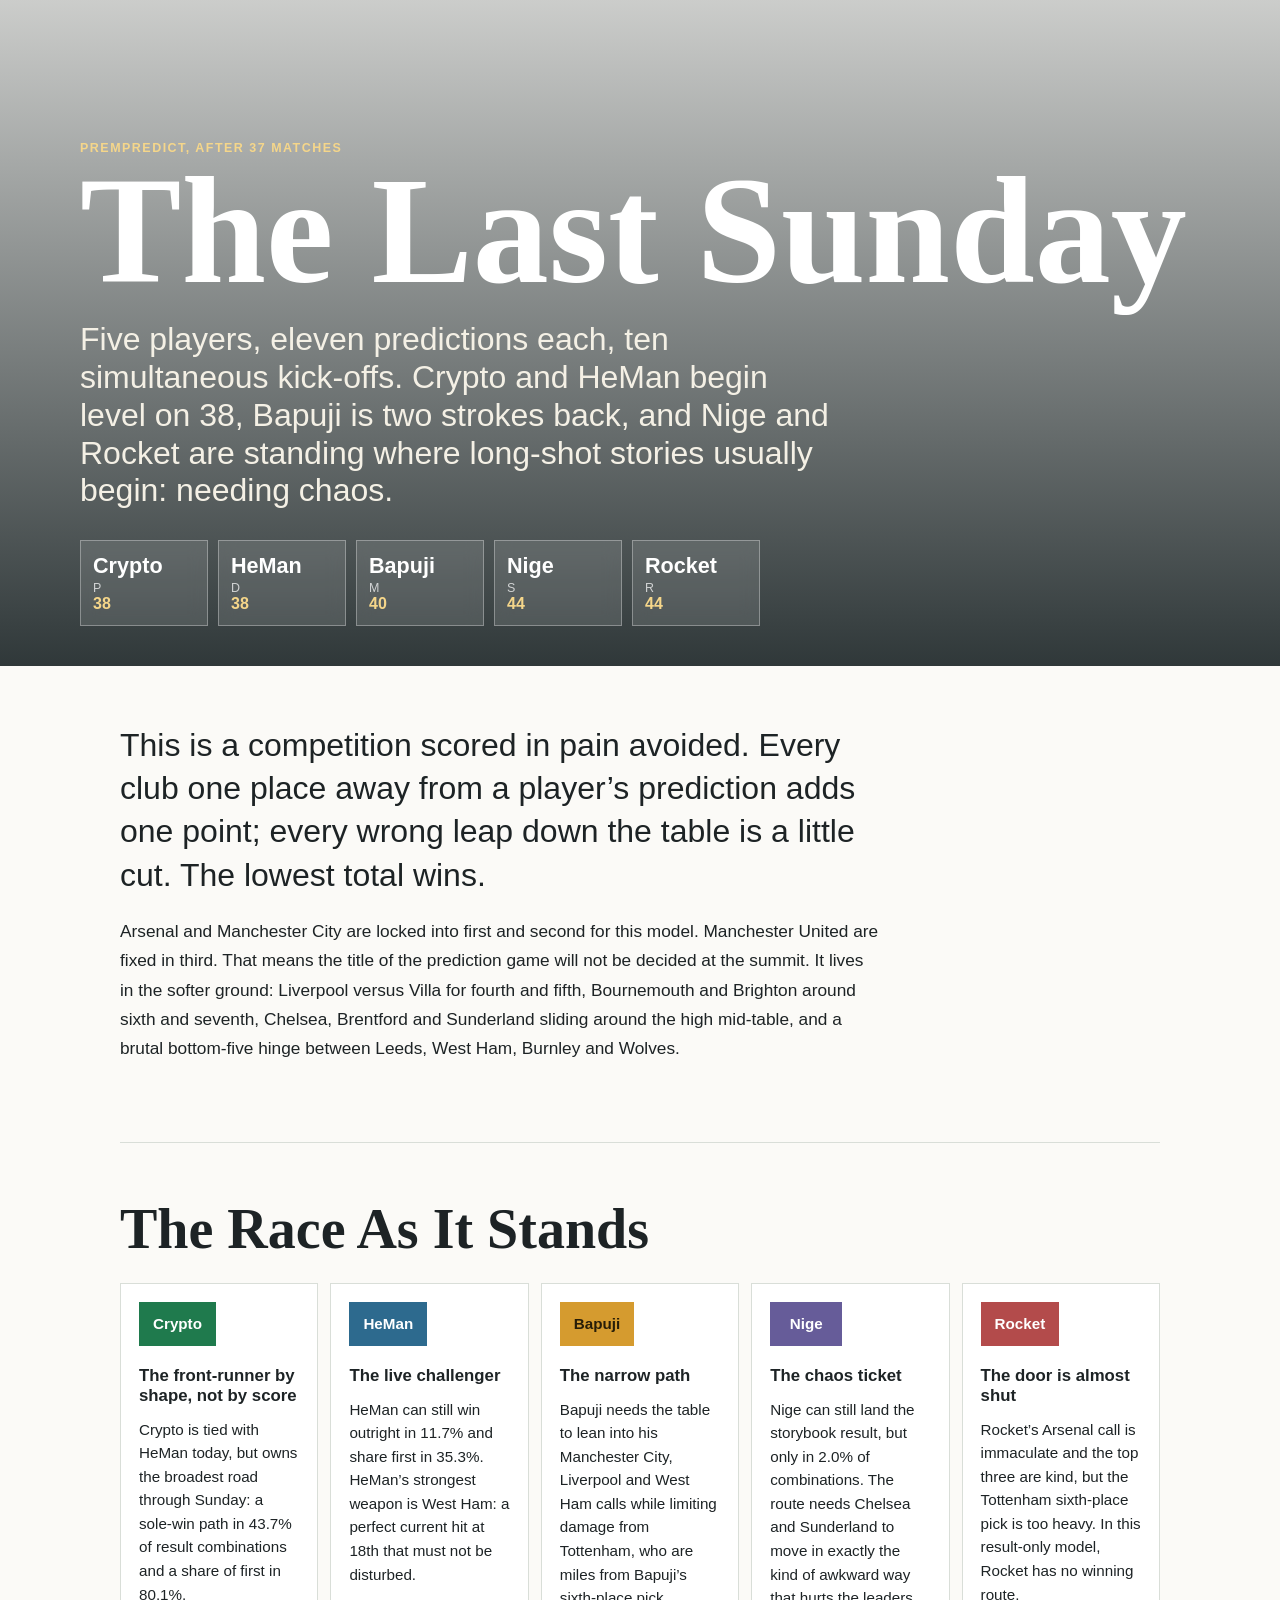
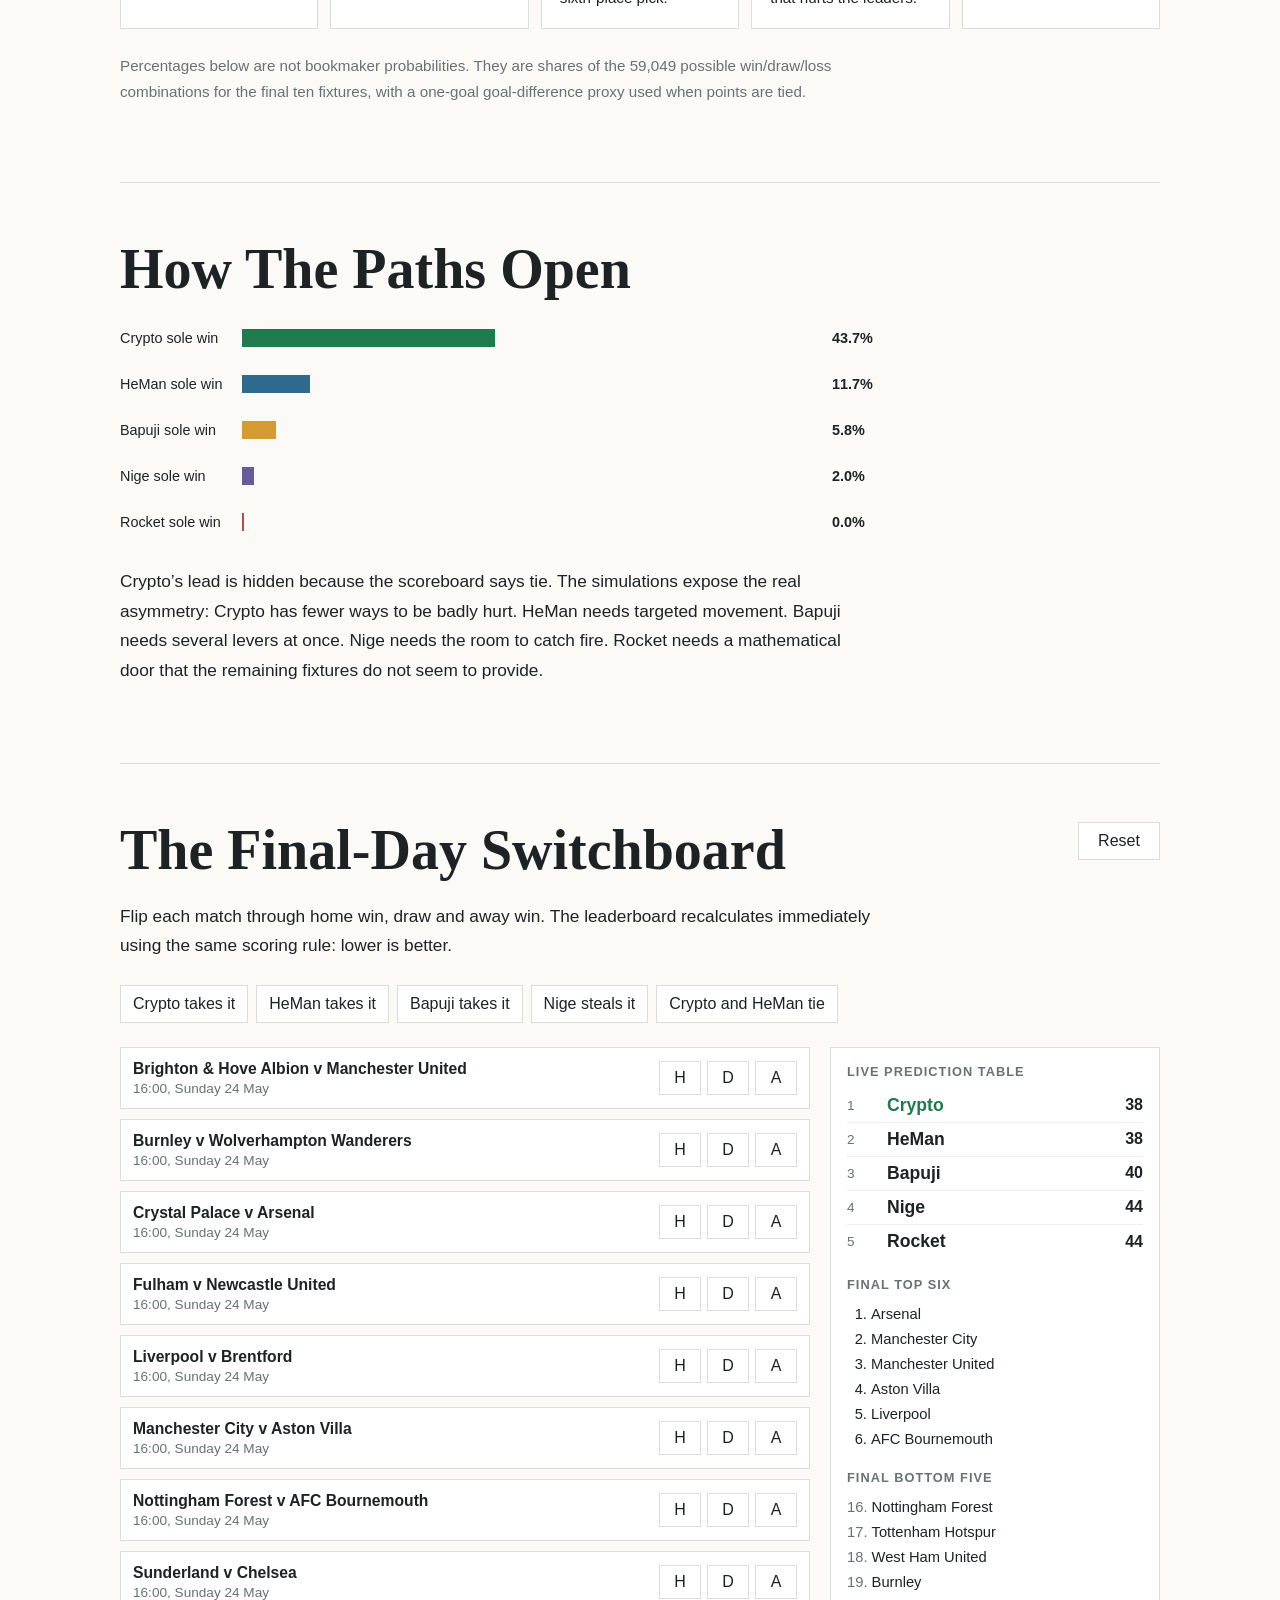
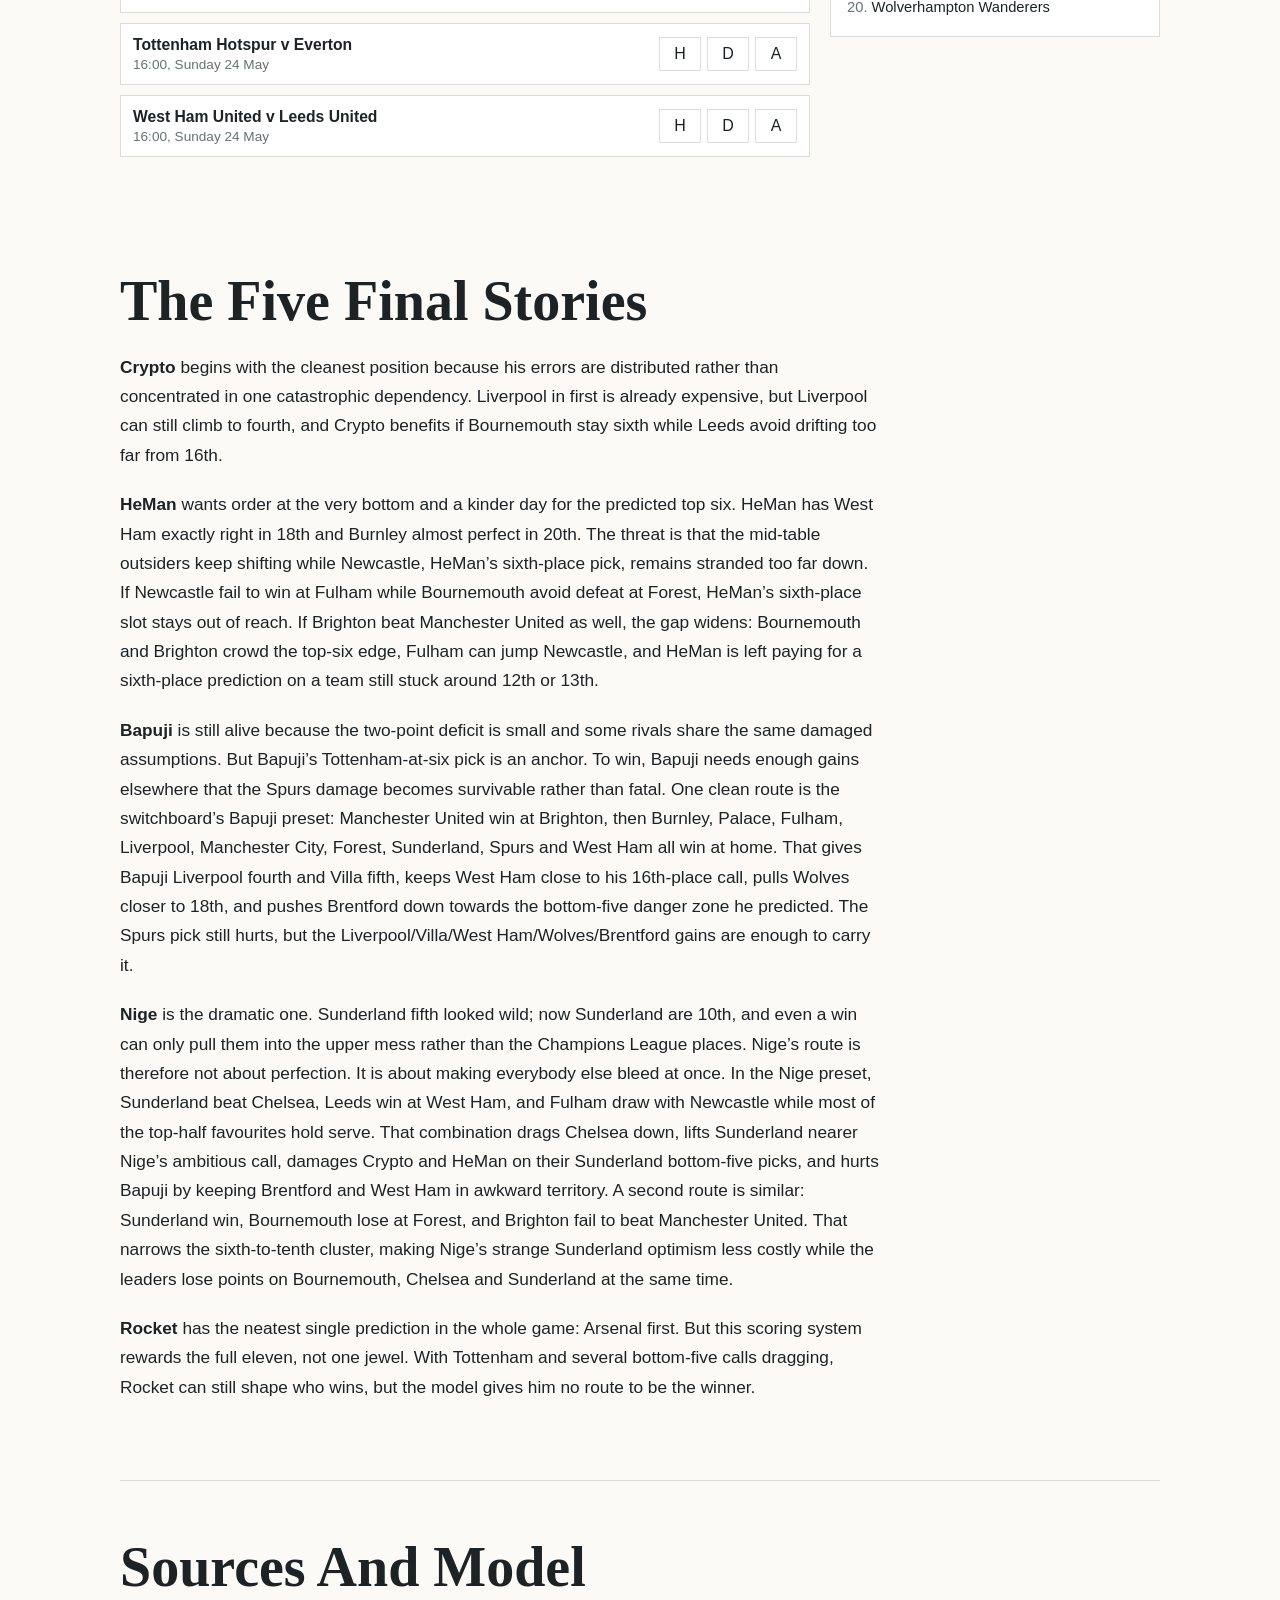
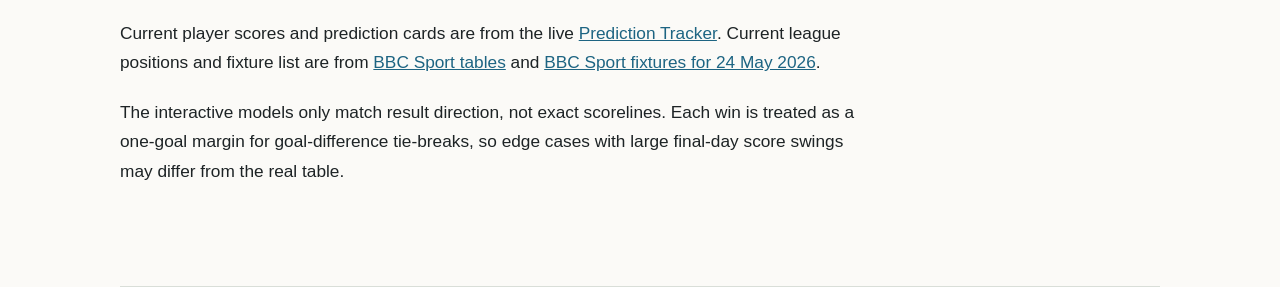
==== index.html @ 50c1cd68 "intial commit" ====
<!doctype html>
<html lang="en">
  <head>
    <meta charset="utf-8">
    <meta name="viewport" content="width=device-width, initial-scale=1">
    <title>The Last Sunday: PremPredict Final-Day Essay</title>
    <link rel="stylesheet" href="static/css/styles.css">
    <script src="static/js/final_day.js" defer></script>
  </head>
  <body>
    <header class="hero">
      <div class="hero__inner">
        <p class="kicker">PremPredict, after 37 matches</p>
        <h1>The Last Sunday</h1>
        <p class="standfirst">Five players, eleven predictions each, ten simultaneous kick-offs. Crypto and HeMan begin level on 38, Bapuji is two strokes back, and Nige and Rocket are standing where long-shot stories usually begin: needing chaos.</p>
        <div class="score-strip" aria-label="Current prediction scores">
          <div><strong>Crypto</strong><em>P</em><span>38</span></div>
          <div><strong>HeMan</strong><em>D</em><span>38</span></div>
          <div><strong>Bapuji</strong><em>M</em><span>40</span></div>
          <div><strong>Nige</strong><em>S</em><span>44</span></div>
          <div><strong>Rocket</strong><em>R</em><span>44</span></div>
        </div>
      </div>
    </header>

    <main>
      <article class="essay">
        <section class="section">
          <p class="lede">This is a competition scored in pain avoided. Every club one place away from a player’s prediction adds one point; every wrong leap down the table is a little cut. The lowest total wins.</p>
          <p>Arsenal and Manchester City are locked into first and second for this model. Manchester United are fixed in third. That means the title of the prediction game will not be decided at the summit. It lives in the softer ground: Liverpool versus Villa for fourth and fifth, Bournemouth and Brighton around sixth and seventh, Chelsea, Brentford and Sunderland sliding around the high mid-table, and a brutal bottom-five hinge between Leeds, West Ham, Burnley and Wolves.</p>
        </section>

        <section class="section">
          <h2>The Race As It Stands</h2>
          <div class="odds-grid">
            <div class="competitor competitor--lead">
              <span class="competitor__letter">Crypto</span>
              <h3>The front-runner by shape, not by score</h3>
              <p>Crypto is tied with HeMan today, but owns the broadest road through Sunday: a sole-win path in 43.7% of result combinations and a share of first in 80.1%.</p>
            </div>
            <div class="competitor competitor--chase">
              <span class="competitor__letter">HeMan</span>
              <h3>The live challenger</h3>
              <p>HeMan can still win outright in 11.7% and share first in 35.3%. HeMan’s strongest weapon is West Ham: a perfect current hit at 18th that must not be disturbed.</p>
            </div>
            <div class="competitor competitor--outside">
              <span class="competitor__letter">Bapuji</span>
              <h3>The narrow path</h3>
              <p>Bapuji needs the table to lean into his Manchester City, Liverpool and West Ham calls while limiting damage from Tottenham, who are miles from Bapuji’s sixth-place pick.</p>
            </div>
            <div class="competitor competitor--long">
              <span class="competitor__letter">Nige</span>
              <h3>The chaos ticket</h3>
              <p>Nige can still land the storybook result, but only in 2.0% of combinations. The route needs Chelsea and Sunderland to move in exactly the kind of awkward way that hurts the leaders.</p>
            </div>
            <div class="competitor competitor--closed">
              <span class="competitor__letter">Rocket</span>
              <h3>The door is almost shut</h3>
              <p>Rocket’s Arsenal call is immaculate and the top three are kind, but the Tottenham sixth-place pick is too heavy. In this result-only model, Rocket has no winning route.</p>
            </div>
          </div>
          <p class="note">Percentages below are not bookmaker probabilities. They are shares of the 59,049 possible win/draw/loss combinations for the final ten fixtures, with a one-goal goal-difference proxy used when points are tied.</p>
        </section>

        <section class="section">
          <h2>How The Paths Open</h2>
          <div class="path-chart" aria-label="Winning paths by player">
            <div class="path-row"><span>Crypto sole win</span><i style="--w:43.7%"></i><b>43.7%</b></div>
            <div class="path-row"><span>HeMan sole win</span><i style="--w:11.7%"></i><b>11.7%</b></div>
            <div class="path-row"><span>Bapuji sole win</span><i style="--w:5.8%"></i><b>5.8%</b></div>
            <div class="path-row"><span>Nige sole win</span><i style="--w:2.0%"></i><b>2.0%</b></div>
            <div class="path-row path-row--dead"><span>Rocket sole win</span><i style="--w:0%"></i><b>0.0%</b></div>
          </div>
          <p>Crypto’s lead is hidden because the scoreboard says tie. The simulations expose the real asymmetry: Crypto has fewer ways to be badly hurt. HeMan needs targeted movement. Bapuji needs several levers at once. Nige needs the room to catch fire. Rocket needs a mathematical door that the remaining fixtures do not seem to provide.</p>
        </section>

        <section class="section interactive-section" aria-labelledby="switchboard-title">
          <div class="interactive-head">
            <div>
              <h2 id="switchboard-title">The Final-Day Switchboard</h2>
              <p>Flip each match through home win, draw and away win. The leaderboard recalculates immediately using the same scoring rule: lower is better.</p>
            </div>
            <button class="reset-button" type="button" data-action="reset">Reset</button>
          </div>
          <div class="preset-row" aria-label="Scenario presets">
            <button type="button" data-preset="HHHHHHHDHH">Crypto takes it</button>
            <button type="button" data-preset="HHHAHDHDHH">HeMan takes it</button>
            <button type="button" data-preset="AHHHHHHHHH">Bapuji takes it</button>
            <button type="button" data-preset="HHHDHHHHHA">Nige steals it</button>
            <button type="button" data-preset="HHHDHDHDHH">Crypto and HeMan tie</button>
          </div>
          <div class="switchboard">
            <div class="fixtures" data-role="fixtures"></div>
            <aside class="live-panel" aria-live="polite">
              <h3>Live Prediction Table</h3>
              <div data-role="leaderboard"></div>
              <h3>Final Top Six</h3>
              <ol data-role="top-six" class="mini-list"></ol>
              <h3>Final Bottom Five</h3>
              <ol data-role="bottom-five" class="mini-list mini-list--bottom"></ol>
            </aside>
          </div>
        </section>

        <section class="section">
          <h2>The Five Final Stories</h2>
          <p><strong>Crypto</strong> begins with the cleanest position because his errors are distributed rather than concentrated in one catastrophic dependency. Liverpool in first is already expensive, but Liverpool can still climb to fourth, and Crypto benefits if Bournemouth stay sixth while Leeds avoid drifting too far from 16th.</p>
          <p><strong>HeMan</strong> wants order at the very bottom and a kinder day for the predicted top six. HeMan has West Ham exactly right in 18th and Burnley almost perfect in 20th. The threat is that the mid-table outsiders keep shifting while Newcastle, HeMan’s sixth-place pick, remains stranded too far down. If Newcastle fail to win at Fulham while Bournemouth avoid defeat at Forest, HeMan’s sixth-place slot stays out of reach. If Brighton beat Manchester United as well, the gap widens: Bournemouth and Brighton crowd the top-six edge, Fulham can jump Newcastle, and HeMan is left paying for a sixth-place prediction on a team still stuck around 12th or 13th.</p>
          <p><strong>Bapuji</strong> is still alive because the two-point deficit is small and some rivals share the same damaged assumptions. But Bapuji’s Tottenham-at-six pick is an anchor. To win, Bapuji needs enough gains elsewhere that the Spurs damage becomes survivable rather than fatal. One clean route is the switchboard’s Bapuji preset: Manchester United win at Brighton, then Burnley, Palace, Fulham, Liverpool, Manchester City, Forest, Sunderland, Spurs and West Ham all win at home. That gives Bapuji Liverpool fourth and Villa fifth, keeps West Ham close to his 16th-place call, pulls Wolves closer to 18th, and pushes Brentford down towards the bottom-five danger zone he predicted. The Spurs pick still hurts, but the Liverpool/Villa/West Ham/Wolves/Brentford gains are enough to carry it.</p>
          <p><strong>Nige</strong> is the dramatic one. Sunderland fifth looked wild; now Sunderland are 10th, and even a win can only pull them into the upper mess rather than the Champions League places. Nige’s route is therefore not about perfection. It is about making everybody else bleed at once. In the Nige preset, Sunderland beat Chelsea, Leeds win at West Ham, and Fulham draw with Newcastle while most of the top-half favourites hold serve. That combination drags Chelsea down, lifts Sunderland nearer Nige’s ambitious call, damages Crypto and HeMan on their Sunderland bottom-five picks, and hurts Bapuji by keeping Brentford and West Ham in awkward territory. A second route is similar: Sunderland win, Bournemouth lose at Forest, and Brighton fail to beat Manchester United. That narrows the sixth-to-tenth cluster, making Nige’s strange Sunderland optimism less costly while the leaders lose points on Bournemouth, Chelsea and Sunderland at the same time.</p>
          <p><strong>Rocket</strong> has the neatest single prediction in the whole game: Arsenal first. But this scoring system rewards the full eleven, not one jewel. With Tottenham and several bottom-five calls dragging, Rocket can still shape who wins, but the model gives him no route to be the winner.</p>
        </section>

        <section class="section sources">
          <h2>Sources And Model</h2>
          <p>Current player scores and prediction cards are from the live <a href="https://prempredict-production.up.railway.app/">Prediction Tracker</a>. Current league positions and fixture list are from <a href="https://www.bbc.co.uk/sport/football/tables#PremierLeague">BBC Sport tables</a> and <a href="https://www.bbc.co.uk/sport/football/scores-fixtures/2026-05-24">BBC Sport fixtures for 24 May 2026</a>.</p>
          <p>The interactive models only match result direction, not exact scorelines. Each win is treated as a one-goal margin for goal-difference tie-breaks, so edge cases with large final-day score swings may differ from the real table.</p>
        </section>
      </article>
    </main>
  </body>
</html>
---- static/css/styles.css ----
:root {
  color-scheme: light;
  --paper: #fbfaf7;
  --ink: #1d2325;
  --muted: #687173;
  --line: #d9ded8;
  --green: #1f7a4d;
  --gold: #d59b2f;
  --red: #b34b4b;
  --blue: #2d6a8e;
  --violet: #665c99;
  --panel: #ffffff;
  font-family: Arial, Helvetica, sans-serif;
}

* { box-sizing: border-box; }

body {
  margin: 0;
  background: var(--paper);
  color: var(--ink);
  overflow-x: hidden;
}

a { color: #1d6482; }

.hero {
  min-height: 74vh;
  display: flex;
  align-items: end;
  background:
    linear-gradient(180deg, rgba(14, 24, 26, 0.2), rgba(14, 24, 26, 0.86)),
    url("https://images.unsplash.com/photo-1522778119026-d647f0596c20?auto=format&fit=crop&w=2200&q=80") center / cover;
  color: #fff;
}

.hero__inner {
  width: min(1120px, calc(100% - 32px));
  max-width: calc(100vw - 32px);
  margin: 0 auto;
  padding: 72px 0 40px;
}

.kicker {
  margin: 0 0 14px;
  text-transform: uppercase;
  letter-spacing: .12em;
  font-size: .78rem;
  font-weight: 800;
  color: #f5d68a;
}

h1 {
  margin: 0;
  font-family: Georgia, "Times New Roman", serif;
  font-size: clamp(4rem, 13vw, 9.5rem);
  line-height: .82;
  letter-spacing: 0;
}

.standfirst {
  max-width: 760px;
  font-size: clamp(1.25rem, 3vw, 2rem);
  line-height: 1.18;
  margin: 28px 0 30px;
  color: #f4f0e5;
}

.score-strip {
  display: grid;
  grid-template-columns: repeat(5, minmax(82px, 1fr));
  gap: 10px;
  width: 100%;
  max-width: min(680px, calc(100vw - 32px));
}

.score-strip div {
  border: 1px solid rgba(255,255,255,.32);
  background: rgba(255,255,255,.12);
  backdrop-filter: blur(8px);
  padding: 12px;
}

.score-strip strong,
.score-strip em,
.score-strip span {
  display: block;
}

.score-strip strong { font-size: 1.35rem; }
.score-strip em {
  color: rgba(255,255,255,.72);
  font-size: .78rem;
  font-style: normal;
  margin-top: 2px;
}
.score-strip span { color: #f5d68a; font-weight: 800; }

.essay {
  width: min(1040px, calc(100% - 32px));
  margin: 0 auto;
}

.section {
  padding: 58px 0;
  border-bottom: 1px solid var(--line);
}

.section p {
  max-width: 760px;
  font-size: 1.08rem;
  line-height: 1.7;
  margin: 0 0 20px;
}

.section h2 {
  font-family: Georgia, "Times New Roman", serif;
  font-size: clamp(2rem, 5vw, 3.5rem);
  line-height: 1;
  margin: 0 0 24px;
  letter-spacing: 0;
}

.lede {
  font-size: clamp(1.35rem, 3vw, 2rem) !important;
  line-height: 1.35 !important;
}

.note {
  color: var(--muted);
  font-size: .95rem !important;
}

.odds-grid {
  display: grid;
  grid-template-columns: repeat(5, 1fr);
  gap: 12px;
  margin: 26px 0 24px;
}

.competitor {
  background: var(--panel);
  border: 1px solid var(--line);
  padding: 18px;
  min-height: 260px;
}

.competitor__letter {
  width: fit-content;
  min-width: 72px;
  height: 44px;
  padding: 0 14px;
  display: grid;
  place-items: center;
  color: #fff;
  background: var(--green);
  font-weight: 900;
  font-size: .95rem;
  margin-bottom: 20px;
}

.competitor--chase .competitor__letter { background: var(--blue); }
.competitor--outside .competitor__letter { background: var(--gold); color: #271d08; }
.competitor--long .competitor__letter { background: var(--violet); }
.competitor--closed .competitor__letter { background: var(--red); }

.competitor h3 {
  margin: 0 0 12px;
  font-size: 1.05rem;
}

.competitor p {
  font-size: .95rem;
  line-height: 1.55;
  margin: 0;
}

.path-chart {
  display: grid;
  gap: 12px;
  max-width: 780px;
  margin: 18px 0 28px;
}

.path-row {
  display: grid;
  grid-template-columns: 110px 1fr 68px;
  gap: 12px;
  align-items: center;
  min-height: 34px;
}

.path-row i {
  display: block;
  height: 18px;
  width: var(--w);
  min-width: 2px;
  background: var(--green);
}

.path-row:nth-child(2) i { background: var(--blue); }
.path-row:nth-child(3) i { background: var(--gold); }
.path-row:nth-child(4) i { background: var(--violet); }
.path-row--dead i { background: var(--red); }
.path-row span, .path-row b { font-size: .9rem; }

.interactive-section {
  border-bottom: 0;
}

.interactive-head {
  display: flex;
  justify-content: space-between;
  gap: 20px;
  align-items: start;
}

.interactive-head p {
  margin-bottom: 0;
}

button {
  font: inherit;
  border: 1px solid var(--line);
  background: #fff;
  color: var(--ink);
  min-height: 38px;
  padding: 8px 12px;
  cursor: pointer;
}

button:hover,
button:focus-visible {
  border-color: #1d6482;
  outline: 2px solid transparent;
}

.reset-button {
  min-width: 82px;
}

.preset-row {
  display: flex;
  flex-wrap: wrap;
  gap: 8px;
  margin: 24px 0;
}

.switchboard {
  display: grid;
  grid-template-columns: minmax(0, 1fr) 330px;
  gap: 20px;
  align-items: start;
}

.fixtures {
  display: grid;
  gap: 10px;
}

.fixture {
  background: #fff;
  border: 1px solid var(--line);
  padding: 12px;
  display: grid;
  grid-template-columns: 1fr auto;
  gap: 14px;
  align-items: center;
}

.fixture__teams {
  min-width: 0;
}

.fixture__teams strong {
  display: block;
  font-size: .98rem;
}

.fixture__teams span {
  display: block;
  color: var(--muted);
  font-size: .85rem;
  margin-top: 3px;
}

.fixture__choices {
  display: grid;
  grid-template-columns: repeat(3, 42px);
  gap: 6px;
}

.fixture__choices button {
  min-height: 34px;
  padding: 0;
}

.fixture__choices button[aria-pressed="true"] {
  background: #1d6482;
  color: #fff;
  border-color: #1d6482;
  font-weight: 800;
}

.live-panel {
  position: sticky;
  top: 14px;
  background: #fff;
  border: 1px solid var(--line);
  padding: 16px;
}

.live-panel h3 {
  margin: 18px 0 10px;
  font-size: .8rem;
  letter-spacing: .08em;
  text-transform: uppercase;
  color: var(--muted);
}

.live-panel h3:first-child { margin-top: 0; }

.leader-row {
  display: grid;
  grid-template-columns: 30px 1fr 46px;
  align-items: center;
  gap: 10px;
  min-height: 34px;
  border-bottom: 1px solid #edf0ed;
}

.leader-row:last-child { border-bottom: 0; }
.leader-row b { font-size: 1.1rem; }
.leader-row span { color: var(--muted); font-size: .85rem; }
.leader-row strong { text-align: right; font-variant-numeric: tabular-nums; }
.leader-row:first-child b { color: var(--green); }

.mini-list {
  margin: 0;
  padding-left: 24px;
  font-size: .92rem;
  line-height: 1.7;
}

.mini-list--bottom {
  counter-reset: item 15;
  list-style: none;
  padding-left: 0;
}

.mini-list--bottom li::before {
  counter-increment: item;
  content: counter(item) ". ";
  color: var(--muted);
  font-variant-numeric: tabular-nums;
}

.sources {
  padding-bottom: 80px;
}

@media (max-width: 920px) {
  .odds-grid { grid-template-columns: 1fr 1fr; }
  .switchboard { grid-template-columns: 1fr; }
  .live-panel { position: static; }
}

@media (max-width: 620px) {
  .hero { min-height: 86vh; }
  h1 { font-size: clamp(3.35rem, 18vw, 4.8rem); }
  .score-strip { grid-template-columns: repeat(3, minmax(0, 1fr)); }
  .score-strip div { padding: 9px; }
  .odds-grid { grid-template-columns: 1fr; }
  .competitor { min-height: auto; }
  .path-row { grid-template-columns: 94px 1fr 54px; }
  .fixture { grid-template-columns: 1fr; }
  .fixture__choices { grid-template-columns: repeat(3, 1fr); }
  .interactive-head { display: block; }
  .reset-button { margin-top: 16px; }
}
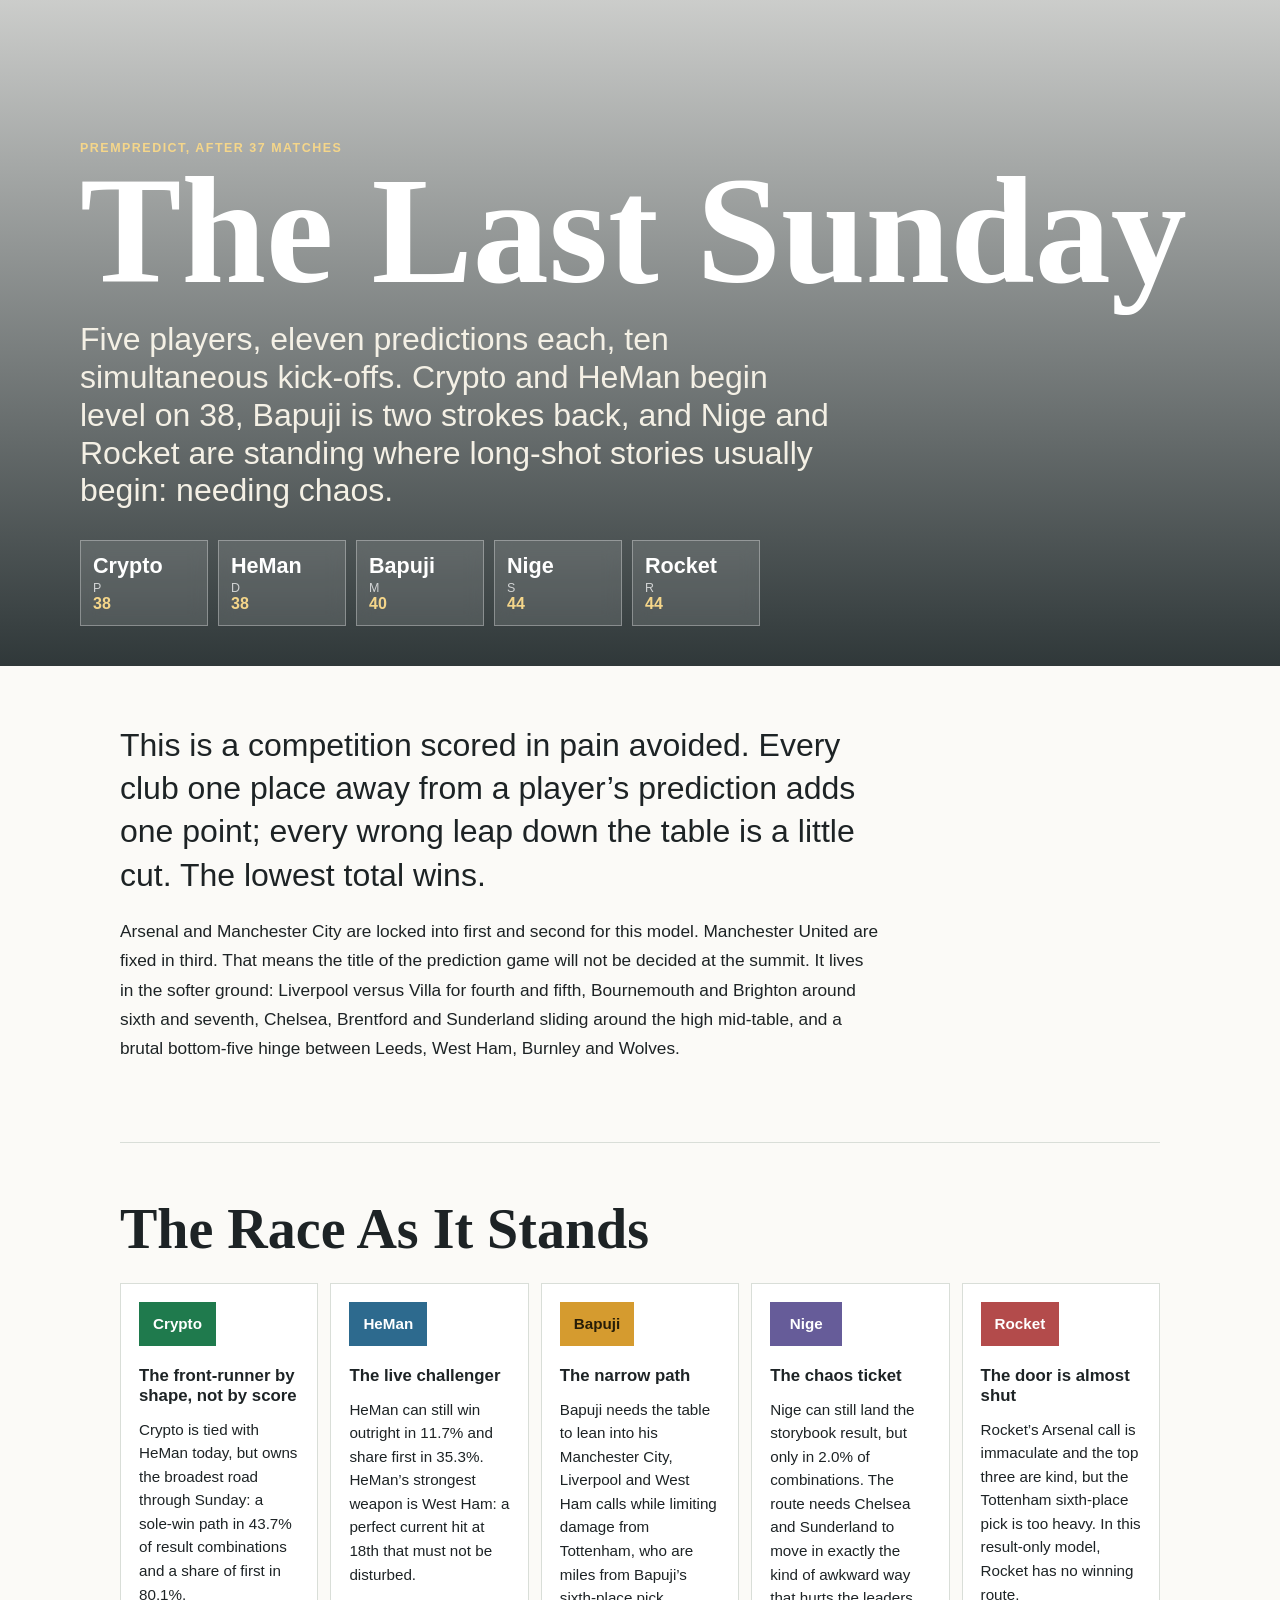
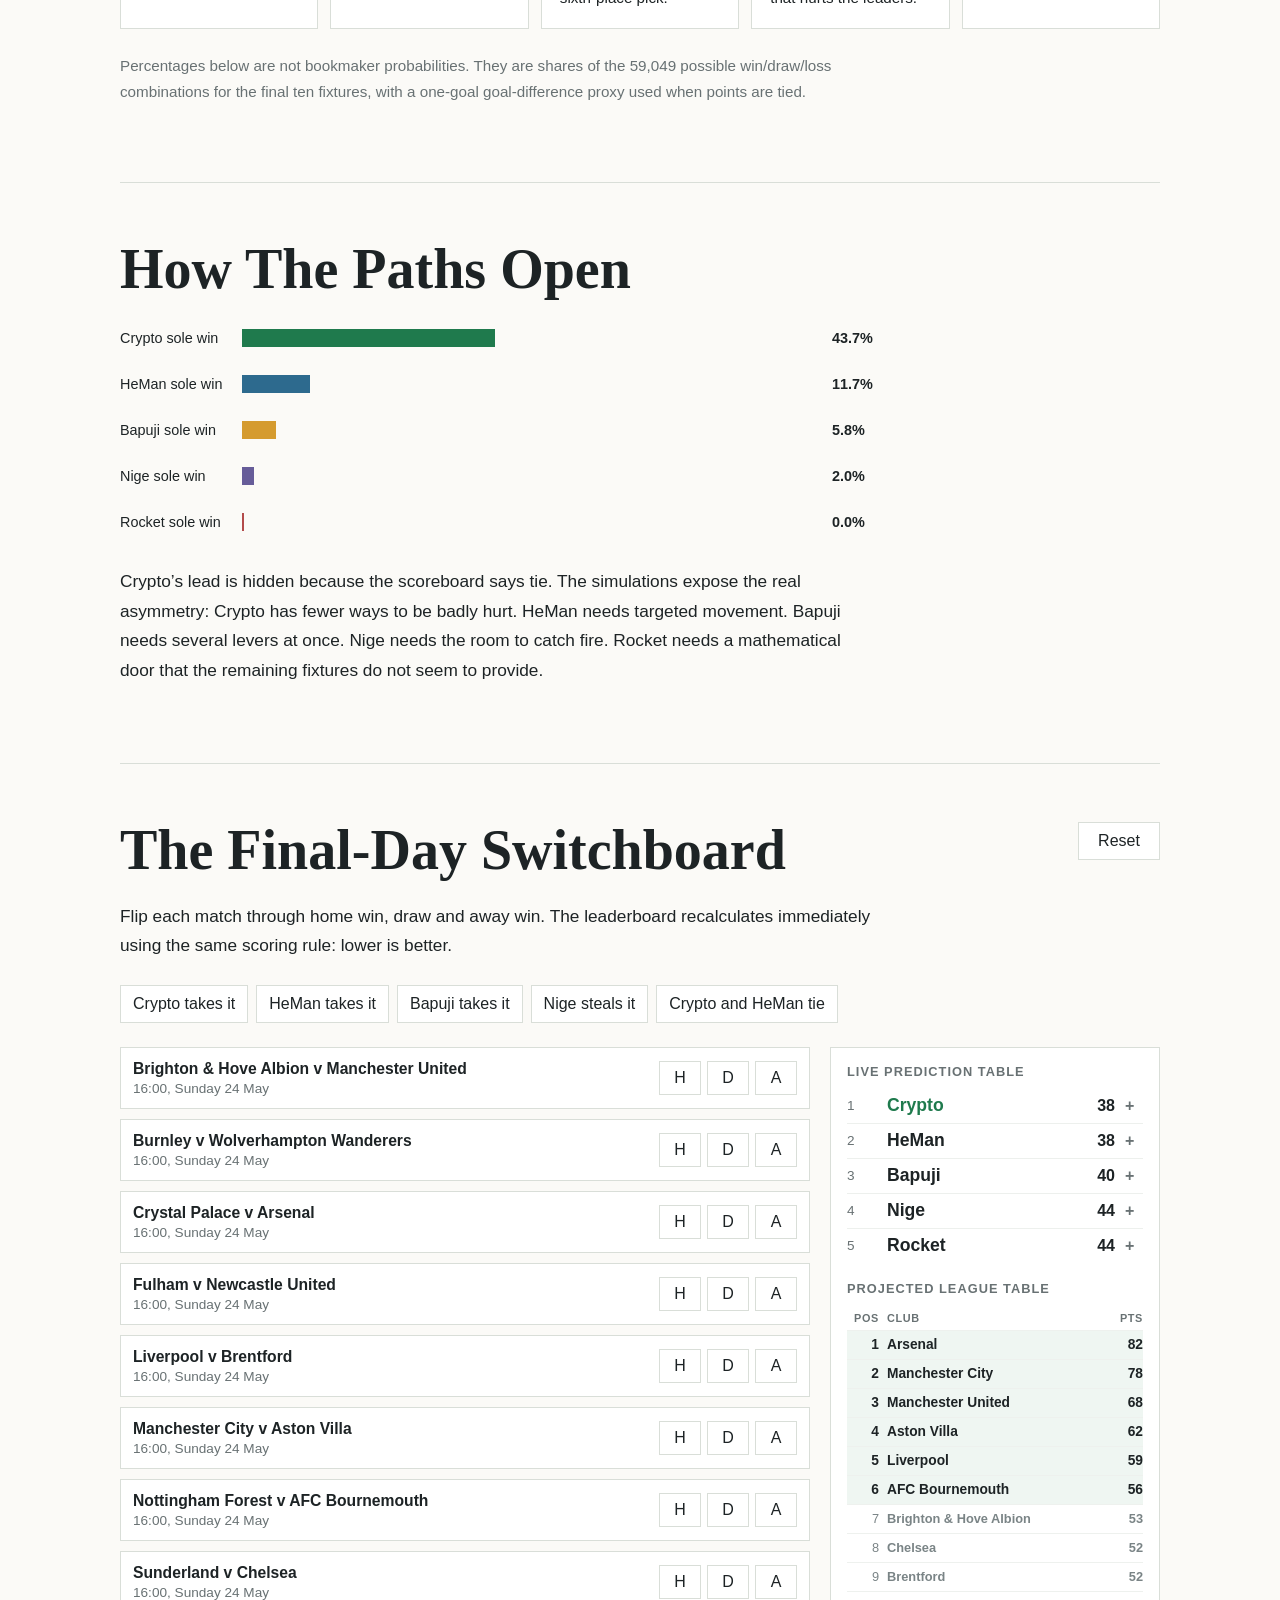
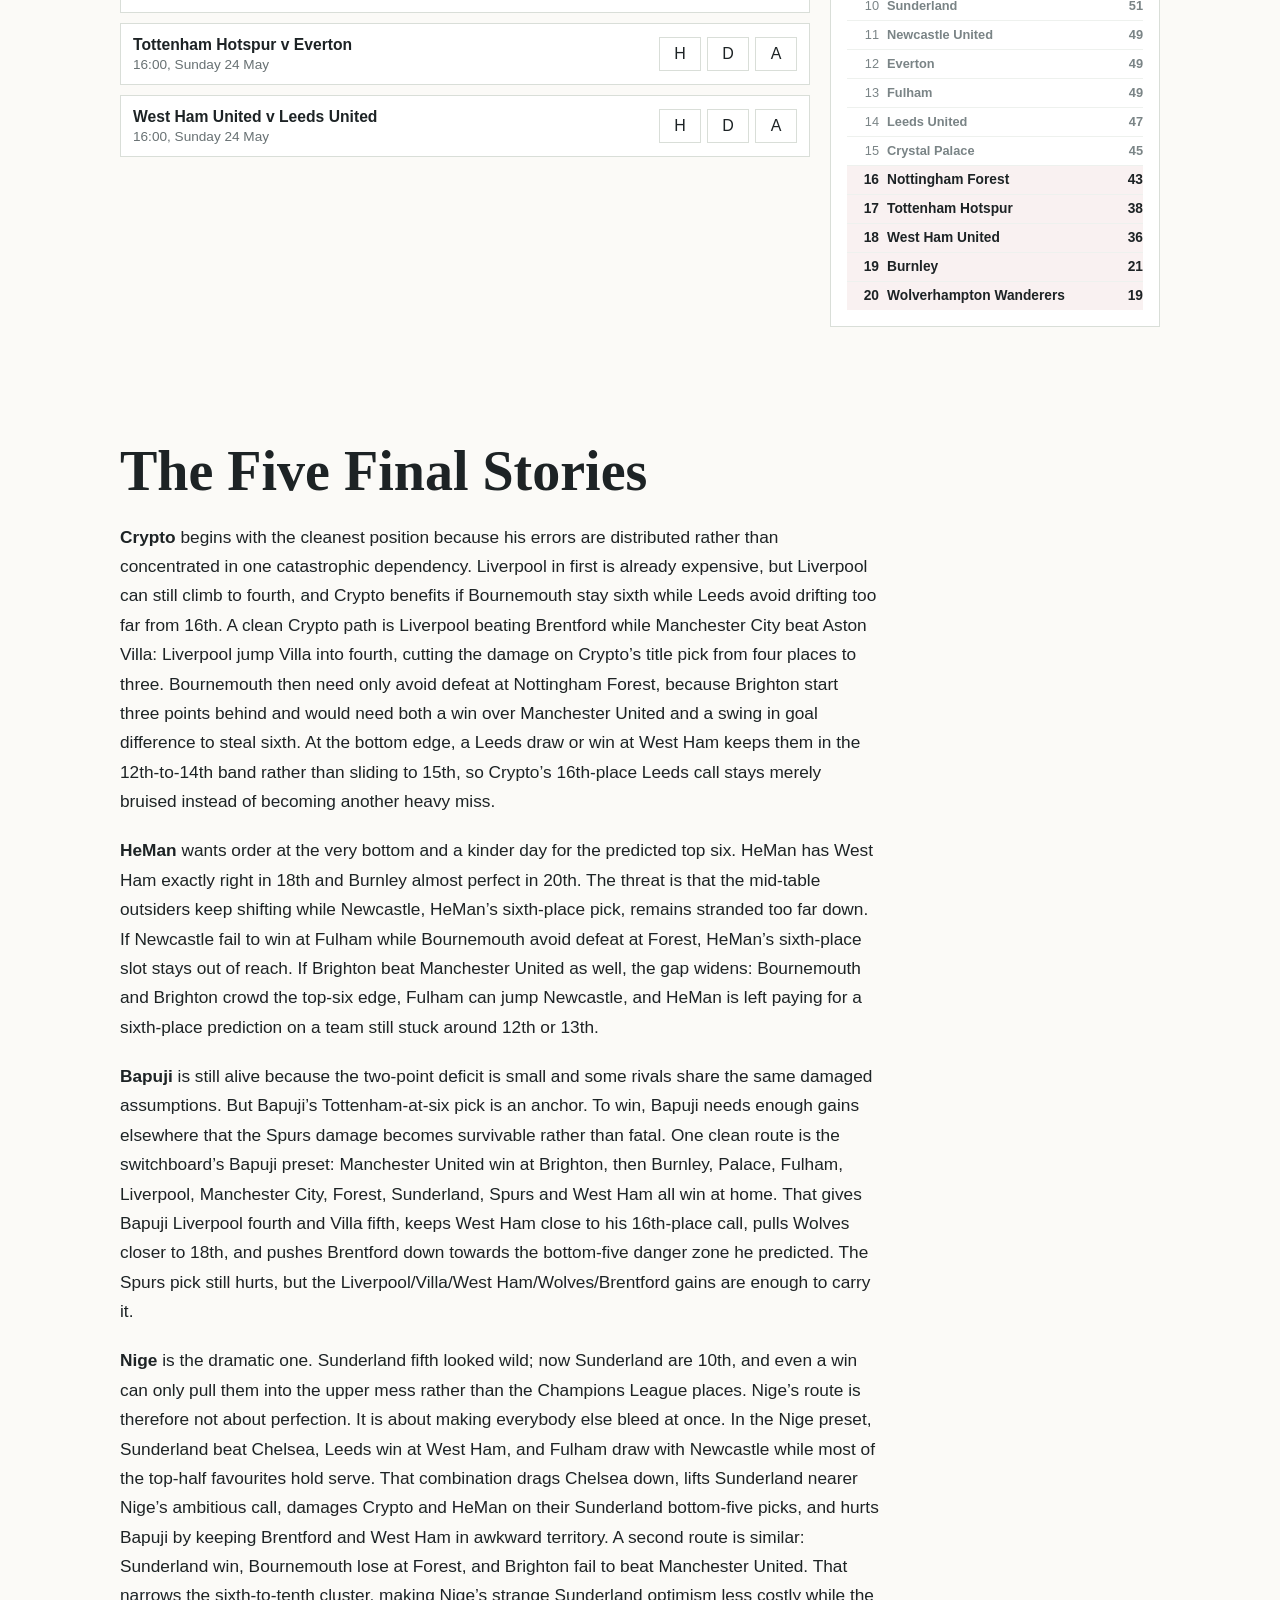
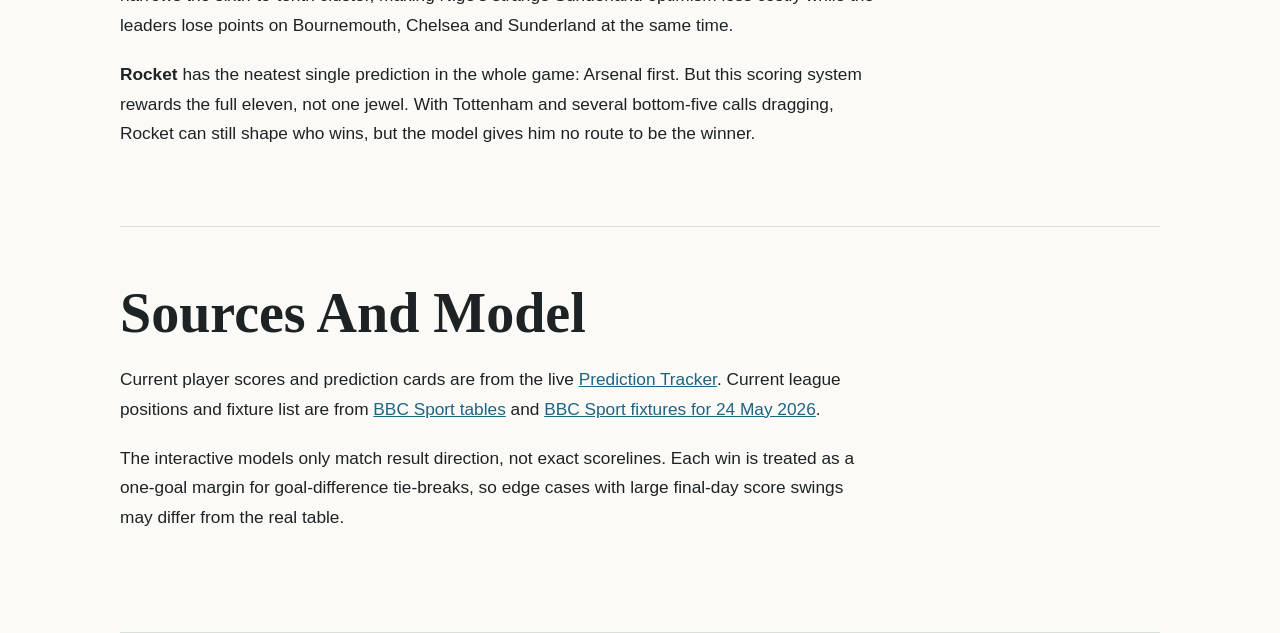
==== commit f1e899ae: "added some enhancements" ====
--- a/index.html
+++ b/index.html
@@ -94,17 +94,15 @@
             <aside class="live-panel" aria-live="polite">
               <h3>Live Prediction Table</h3>
               <div data-role="leaderboard"></div>
-              <h3>Final Top Six</h3>
-              <ol data-role="top-six" class="mini-list"></ol>
-              <h3>Final Bottom Five</h3>
-              <ol data-role="bottom-five" class="mini-list mini-list--bottom"></ol>
+              <h3>Projected League Table</h3>
+              <div data-role="projected-table" class="projected-table"></div>
             </aside>
           </div>
         </section>
 
         <section class="section">
           <h2>The Five Final Stories</h2>
-          <p><strong>Crypto</strong> begins with the cleanest position because his errors are distributed rather than concentrated in one catastrophic dependency. Liverpool in first is already expensive, but Liverpool can still climb to fourth, and Crypto benefits if Bournemouth stay sixth while Leeds avoid drifting too far from 16th.</p>
+          <p><strong>Crypto</strong> begins with the cleanest position because his errors are distributed rather than concentrated in one catastrophic dependency. Liverpool in first is already expensive, but Liverpool can still climb to fourth, and Crypto benefits if Bournemouth stay sixth while Leeds avoid drifting too far from 16th. A clean Crypto path is Liverpool beating Brentford while Manchester City beat Aston Villa: Liverpool jump Villa into fourth, cutting the damage on Crypto’s title pick from four places to three. Bournemouth then need only avoid defeat at Nottingham Forest, because Brighton start three points behind and would need both a win over Manchester United and a swing in goal difference to steal sixth. At the bottom edge, a Leeds draw or win at West Ham keeps them in the 12th-to-14th band rather than sliding to 15th, so Crypto’s 16th-place Leeds call stays merely bruised instead of becoming another heavy miss.</p>
           <p><strong>HeMan</strong> wants order at the very bottom and a kinder day for the predicted top six. HeMan has West Ham exactly right in 18th and Burnley almost perfect in 20th. The threat is that the mid-table outsiders keep shifting while Newcastle, HeMan’s sixth-place pick, remains stranded too far down. If Newcastle fail to win at Fulham while Bournemouth avoid defeat at Forest, HeMan’s sixth-place slot stays out of reach. If Brighton beat Manchester United as well, the gap widens: Bournemouth and Brighton crowd the top-six edge, Fulham can jump Newcastle, and HeMan is left paying for a sixth-place prediction on a team still stuck around 12th or 13th.</p>
           <p><strong>Bapuji</strong> is still alive because the two-point deficit is small and some rivals share the same damaged assumptions. But Bapuji’s Tottenham-at-six pick is an anchor. To win, Bapuji needs enough gains elsewhere that the Spurs damage becomes survivable rather than fatal. One clean route is the switchboard’s Bapuji preset: Manchester United win at Brighton, then Burnley, Palace, Fulham, Liverpool, Manchester City, Forest, Sunderland, Spurs and West Ham all win at home. That gives Bapuji Liverpool fourth and Villa fifth, keeps West Ham close to his 16th-place call, pulls Wolves closer to 18th, and pushes Brentford down towards the bottom-five danger zone he predicted. The Spurs pick still hurts, but the Liverpool/Villa/West Ham/Wolves/Brentford gains are enough to carry it.</p>
           <p><strong>Nige</strong> is the dramatic one. Sunderland fifth looked wild; now Sunderland are 10th, and even a win can only pull them into the upper mess rather than the Champions League places. Nige’s route is therefore not about perfection. It is about making everybody else bleed at once. In the Nige preset, Sunderland beat Chelsea, Leeds win at West Ham, and Fulham draw with Newcastle while most of the top-half favourites hold serve. That combination drags Chelsea down, lifts Sunderland nearer Nige’s ambitious call, damages Crypto and HeMan on their Sunderland bottom-five picks, and hurts Bapuji by keeping Brentford and West Ham in awkward territory. A second route is similar: Sunderland win, Bournemouth lose at Forest, and Brighton fail to beat Manchester United. That narrows the sixth-to-tenth cluster, making Nige’s strange Sunderland optimism less costly while the leaders lose points on Bournemouth, Chelsea and Sunderland at the same time.</p>
--- a/static/css/styles.css
+++ b/static/css/styles.css
@@ -320,39 +320,141 @@
 
 .live-panel h3:first-child { margin-top: 0; }
 
+.leader-detail {
+  border-bottom: 1px solid #edf0ed;
+}
+
+.leader-detail:last-child {
+  border-bottom: 0;
+}
+
+.leader-detail summary {
+  list-style: none;
+}
+
+.leader-detail summary::-webkit-details-marker {
+  display: none;
+}
+
 .leader-row {
   display: grid;
-  grid-template-columns: 30px 1fr 46px;
+  grid-template-columns: 30px 1fr 46px 18px;
   align-items: center;
   gap: 10px;
   min-height: 34px;
-  border-bottom: 1px solid #edf0ed;
-}
-
-.leader-row:last-child { border-bottom: 0; }
+  cursor: pointer;
+}
+
 .leader-row b { font-size: 1.1rem; }
 .leader-row span { color: var(--muted); font-size: .85rem; }
 .leader-row strong { text-align: right; font-variant-numeric: tabular-nums; }
-.leader-row:first-child b { color: var(--green); }
-
-.mini-list {
-  margin: 0;
-  padding-left: 24px;
-  font-size: .92rem;
-  line-height: 1.7;
-}
-
-.mini-list--bottom {
-  counter-reset: item 15;
-  list-style: none;
-  padding-left: 0;
-}
-
-.mini-list--bottom li::before {
-  counter-increment: item;
-  content: counter(item) ". ";
-  color: var(--muted);
+.leader-row i::before {
+  content: "+";
+  color: var(--muted);
+  font-style: normal;
+  font-weight: 800;
+}
+.leader-detail[open] .leader-row i::before {
+  content: "-";
+}
+.leader-detail:first-child .leader-row b { color: var(--green); }
+
+.pick-breakdown {
+  padding: 4px 0 12px 40px;
+}
+
+.pick-grid {
+  display: grid;
+  grid-template-columns: 38px minmax(0, 1fr) 48px 36px;
+  gap: 8px;
+  align-items: baseline;
+  min-height: 26px;
+  font-size: .78rem;
+  border-top: 1px solid #f1f3f0;
+}
+
+.pick-grid--head {
+  color: var(--muted);
+  font-size: .68rem;
+  font-weight: 800;
+  letter-spacing: .06em;
+  text-transform: uppercase;
+  border-top: 0;
+}
+
+.pick-grid b {
+  min-width: 0;
+  overflow: hidden;
+  text-overflow: ellipsis;
+  white-space: nowrap;
+  font-size: .8rem;
+  font-weight: 700;
+}
+
+.pick-grid span,
+.pick-grid strong {
   font-variant-numeric: tabular-nums;
+}
+
+.pick-grid span:not(:nth-child(2)),
+.pick-grid strong {
+  text-align: right;
+}
+
+.projected-table {
+  display: grid;
+  gap: 0;
+}
+
+.table-row {
+  display: grid;
+  grid-template-columns: 32px minmax(0, 1fr) 42px;
+  gap: 8px;
+  align-items: center;
+  min-height: 29px;
+  border-top: 1px solid #eef1ee;
+  font-size: .86rem;
+}
+
+.table-row--head {
+  min-height: 24px;
+  border-top: 0;
+  color: var(--muted);
+  font-size: .68rem;
+  font-weight: 800;
+  letter-spacing: .06em;
+  text-transform: uppercase;
+}
+
+.table-row span:first-child,
+.table-row strong,
+.table-row--head span:last-child {
+  text-align: right;
+  font-variant-numeric: tabular-nums;
+}
+
+.table-row b {
+  min-width: 0;
+  overflow: hidden;
+  text-overflow: ellipsis;
+  white-space: nowrap;
+}
+
+.table-row--top {
+  background: rgba(31, 122, 77, .07);
+  color: var(--ink);
+  font-weight: 800;
+}
+
+.table-row--middle {
+  color: #7a8486;
+  font-size: .8rem;
+}
+
+.table-row--bottom {
+  background: rgba(179, 75, 75, .08);
+  color: var(--ink);
+  font-weight: 800;
 }
 
 .sources {
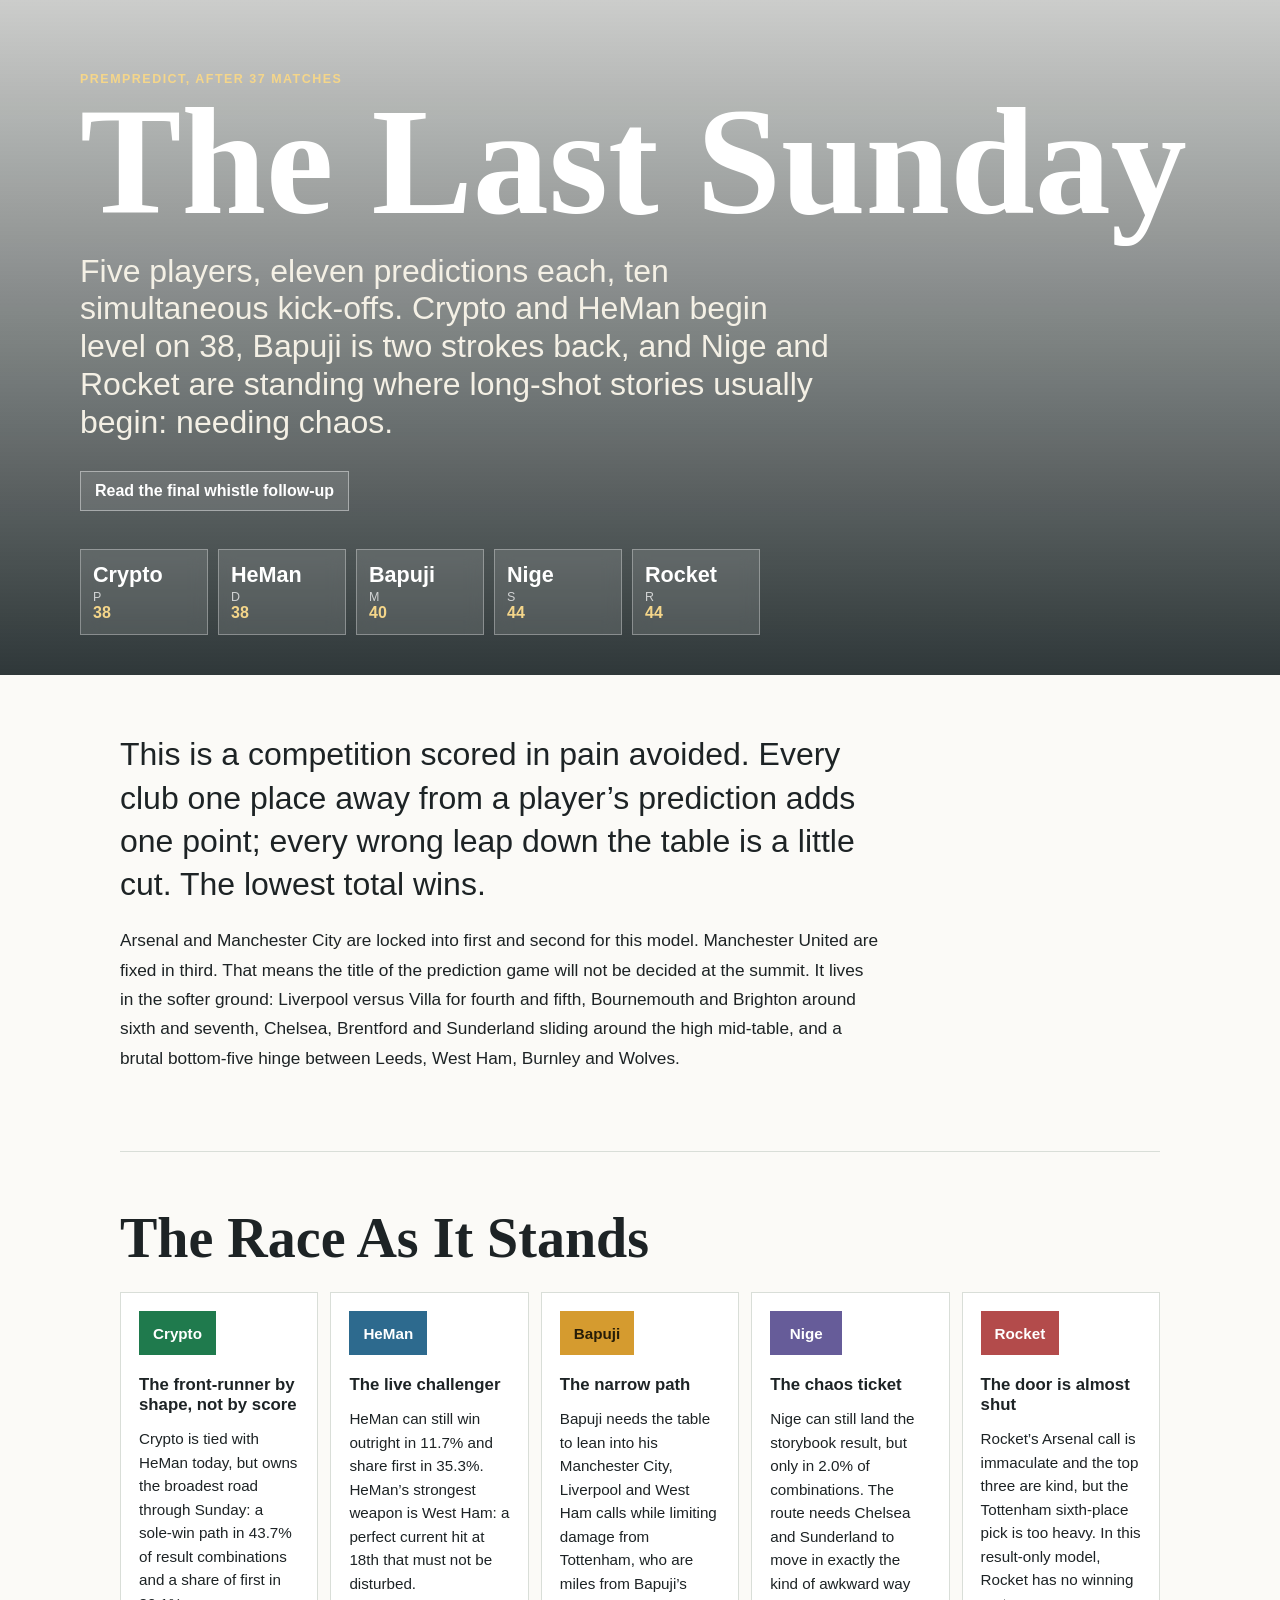
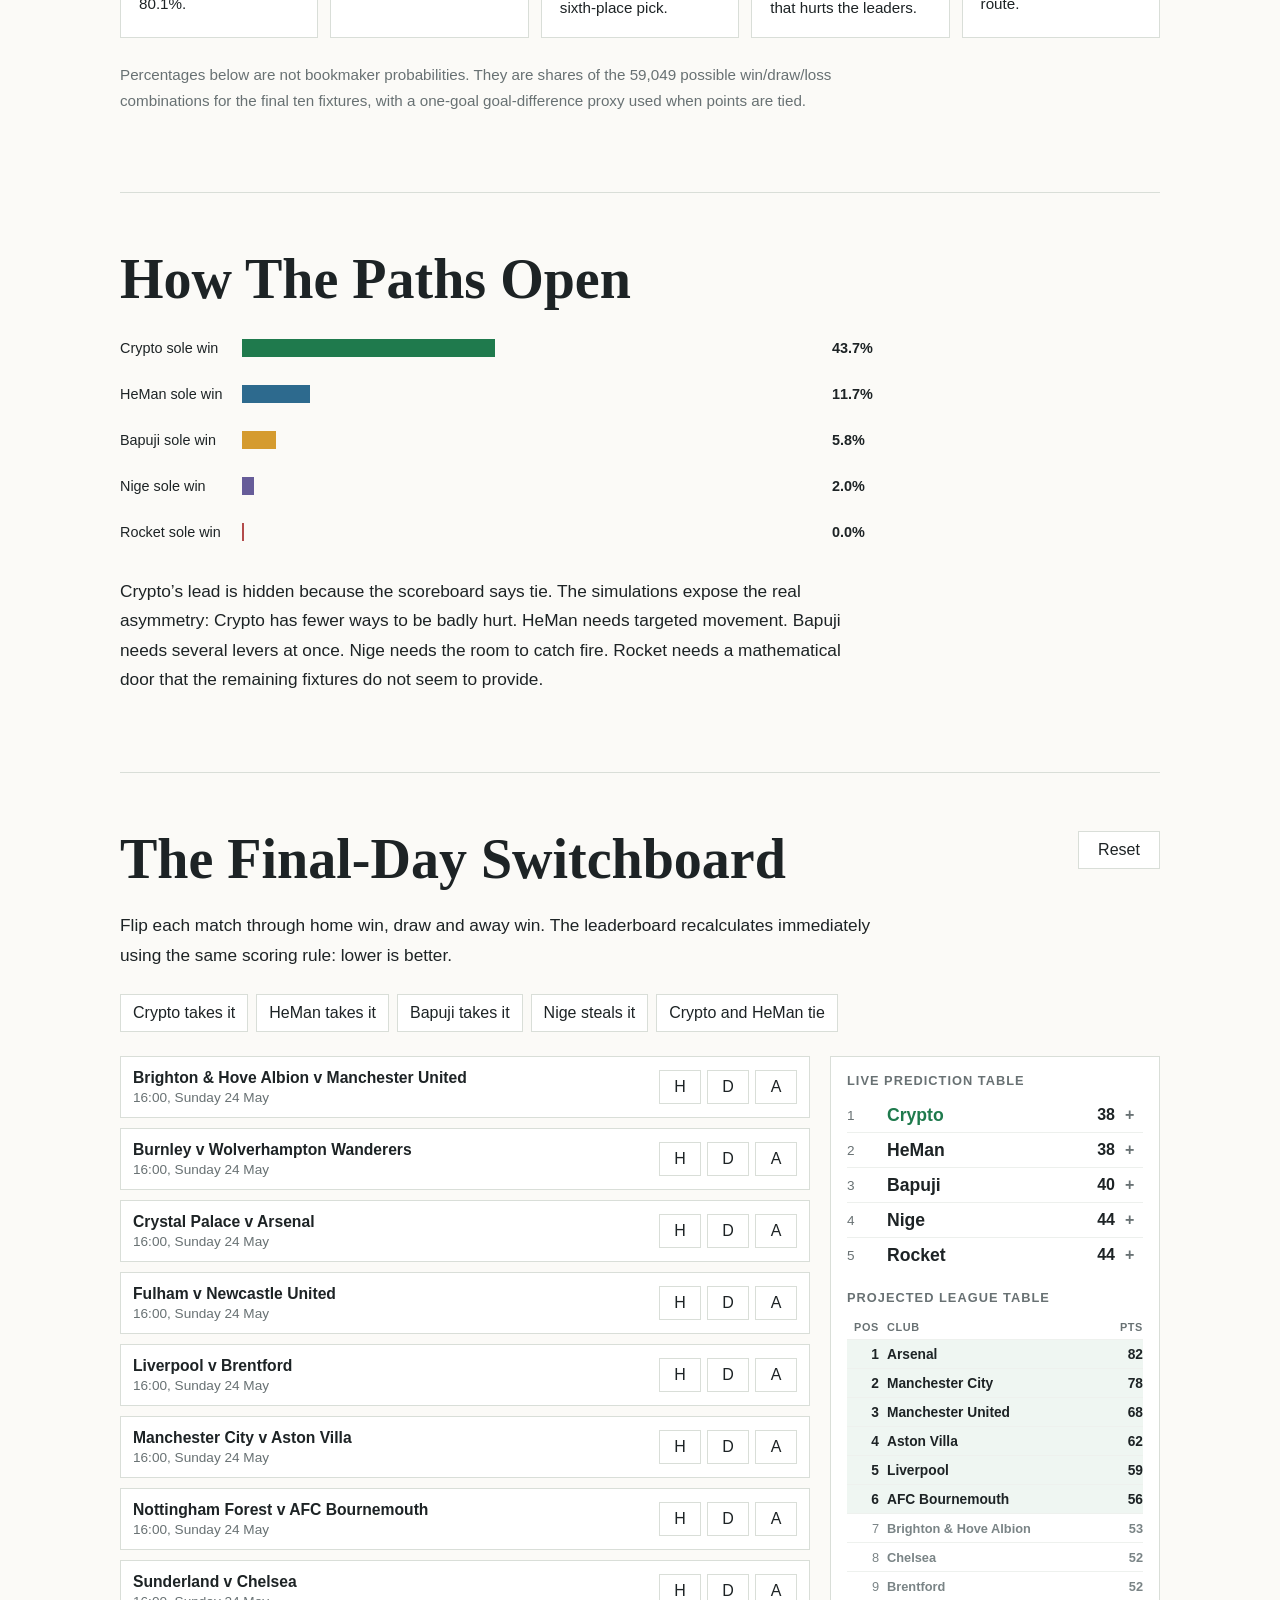
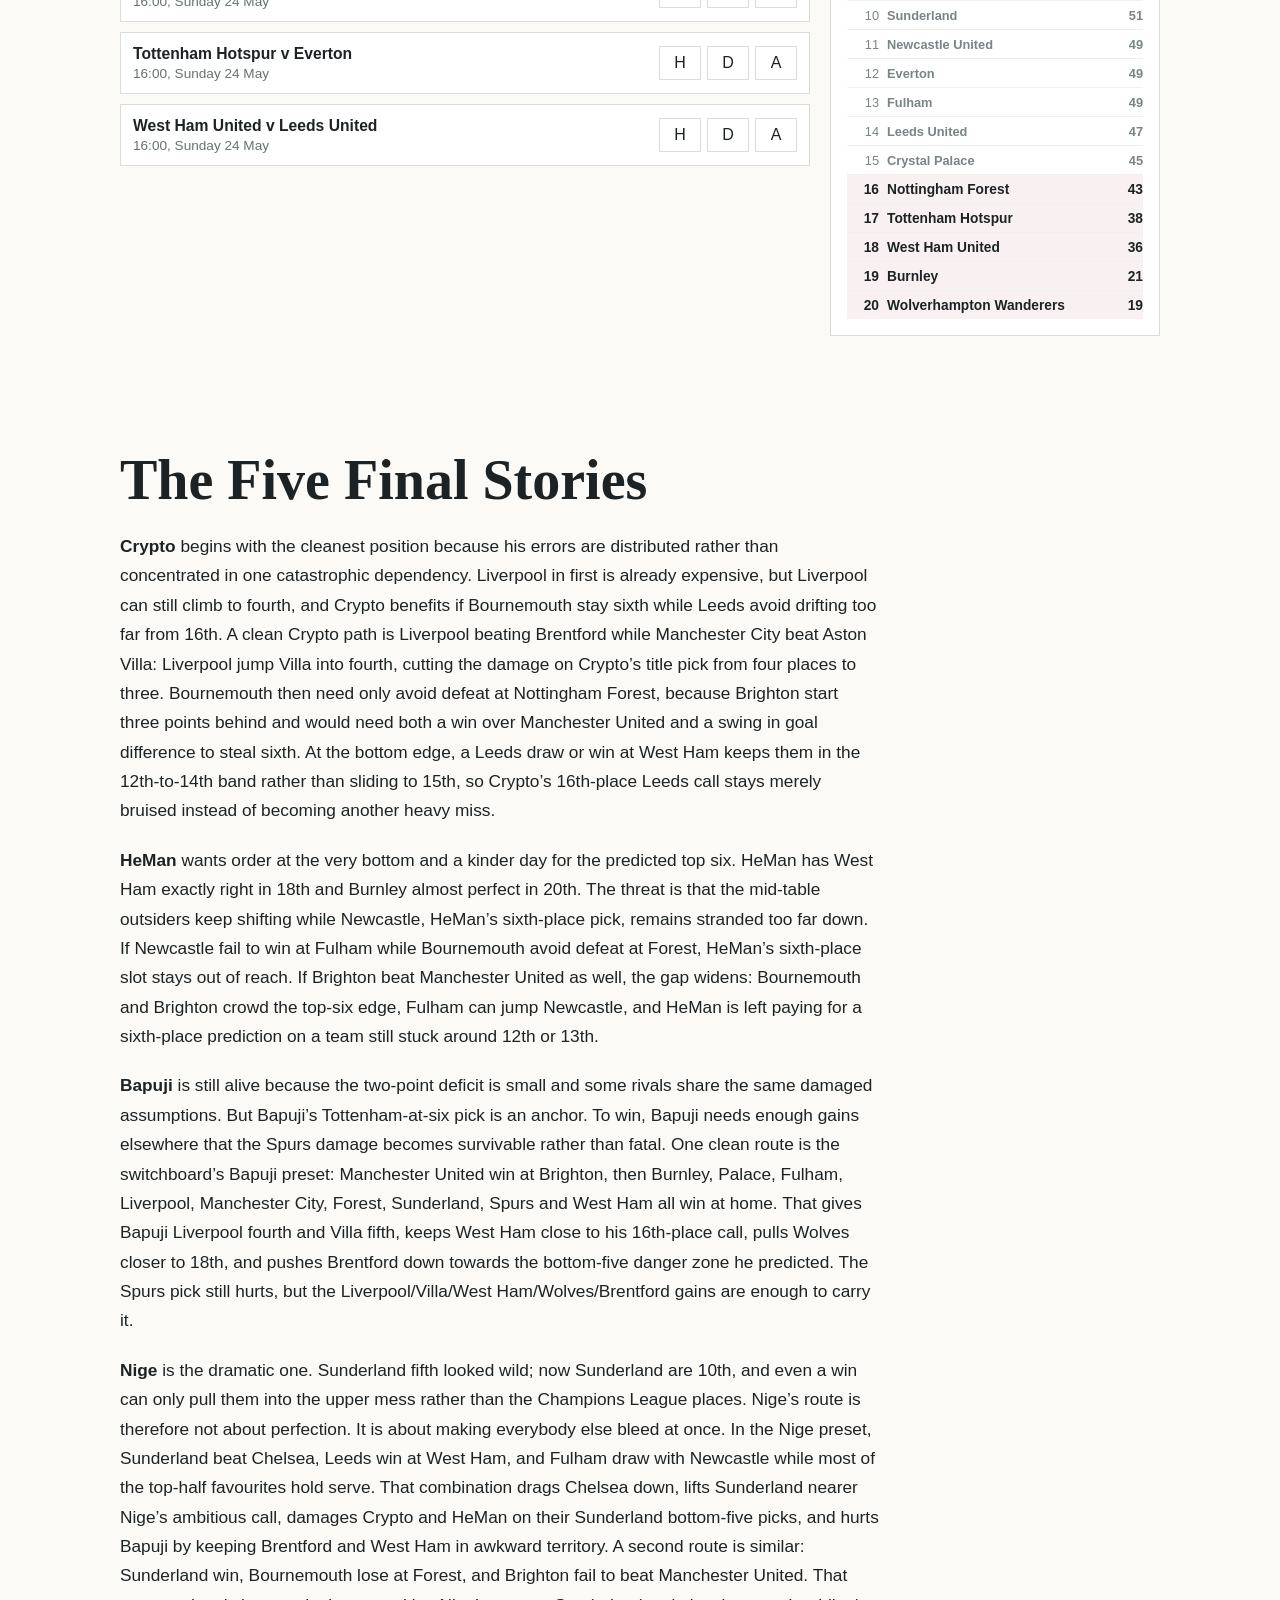
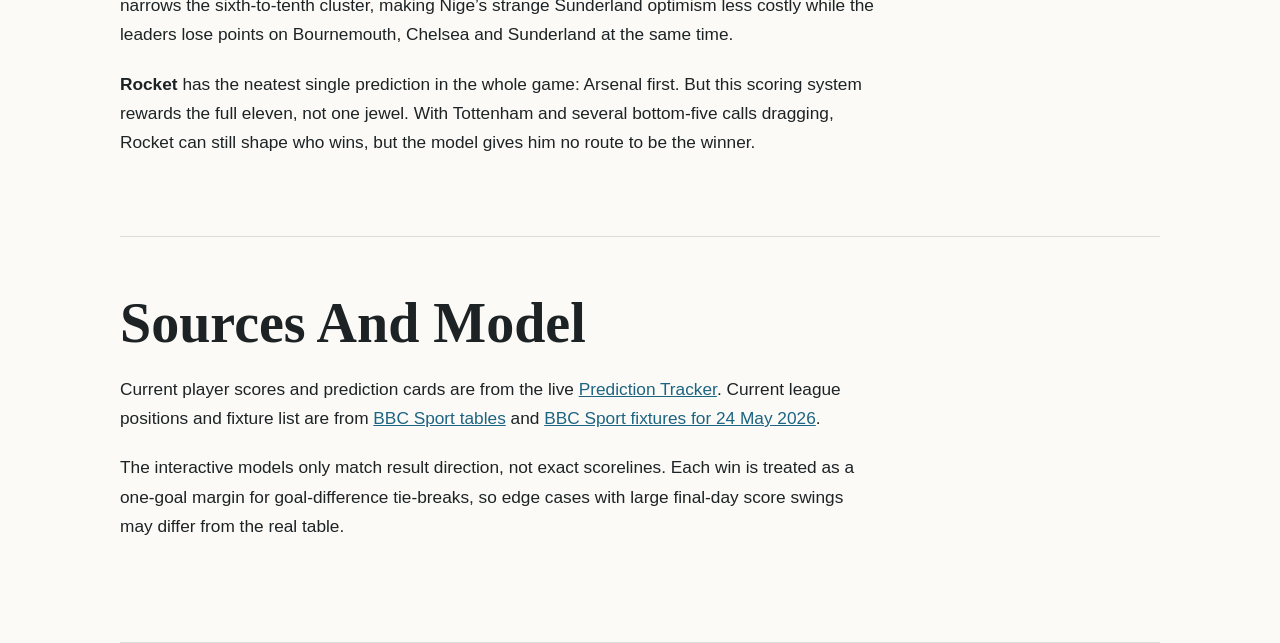
==== commit 21f404d8: "Added follow-up" ====
--- a/index.html
+++ b/index.html
@@ -13,6 +13,7 @@
         <p class="kicker">PremPredict, after 37 matches</p>
         <h1>The Last Sunday</h1>
         <p class="standfirst">Five players, eleven predictions each, ten simultaneous kick-offs. Crypto and HeMan begin level on 38, Bapuji is two strokes back, and Nige and Rocket are standing where long-shot stories usually begin: needing chaos.</p>
+        <p><a class="hero-link" href="follow-up.html">Read the final whistle follow-up</a></p>
         <div class="score-strip" aria-label="Current prediction scores">
           <div><strong>Crypto</strong><em>P</em><span>38</span></div>
           <div><strong>HeMan</strong><em>D</em><span>38</span></div>
--- a/static/css/styles.css
+++ b/static/css/styles.css
@@ -34,11 +34,33 @@
   color: #fff;
 }
 
+.hero--followup {
+  background:
+    linear-gradient(180deg, rgba(14, 24, 26, 0.14), rgba(14, 24, 26, 0.9)),
+    url("https://images.unsplash.com/photo-1522778119026-d647f0596c20?auto=format&fit=crop&w=2200&q=80") center / cover;
+}
+
 .hero__inner {
   width: min(1120px, calc(100% - 32px));
   max-width: calc(100vw - 32px);
   margin: 0 auto;
   padding: 72px 0 40px;
+}
+
+.hero-link {
+  display: inline-block;
+  color: #fff;
+  border: 1px solid rgba(255,255,255,.42);
+  background: rgba(255,255,255,.1);
+  padding: 10px 14px;
+  text-decoration: none;
+  font-weight: 800;
+  margin: 0 0 22px;
+}
+
+.hero-link:hover,
+.hero-link:focus-visible {
+  background: rgba(255,255,255,.18);
 }
 
 .kicker {
@@ -64,6 +86,7 @@
   line-height: 1.18;
   margin: 28px 0 30px;
   color: #f4f0e5;
+  overflow-wrap: break-word;
 }
 
 .score-strip {
@@ -461,6 +484,76 @@
   padding-bottom: 80px;
 }
 
+.final-rank {
+  display: grid;
+  border: 1px solid var(--line);
+  background: #fff;
+}
+
+.rank-row {
+  display: grid;
+  grid-template-columns: 54px minmax(0, 1fr) 72px minmax(180px, 1.4fr);
+  gap: 12px;
+  align-items: center;
+  min-height: 54px;
+  padding: 0 16px;
+  border-top: 1px solid #edf0ed;
+}
+
+.rank-row:first-child {
+  border-top: 0;
+}
+
+.rank-row--head {
+  min-height: 34px;
+  color: var(--muted);
+  font-size: .72rem;
+  font-weight: 800;
+  letter-spacing: .08em;
+  text-transform: uppercase;
+}
+
+.rank-row--winner {
+  background: rgba(31, 122, 77, .09);
+}
+
+.rank-row b {
+  font-size: 1.05rem;
+}
+
+.rank-row strong {
+  text-align: right;
+  font-variant-numeric: tabular-nums;
+}
+
+.rank-row em {
+  color: var(--muted);
+  font-style: normal;
+}
+
+.final-grid {
+  display: grid;
+  grid-template-columns: repeat(2, minmax(0, 1fr));
+  gap: 14px;
+}
+
+.final-grid > div {
+  background: #fff;
+  border: 1px solid var(--line);
+  padding: 18px;
+}
+
+.final-grid h3 {
+  margin: 0 0 10px;
+  font-size: 1rem;
+}
+
+.final-grid p {
+  font-size: .95rem;
+  line-height: 1.55;
+  margin: 0;
+}
+
 @media (max-width: 920px) {
   .odds-grid { grid-template-columns: 1fr 1fr; }
   .switchboard { grid-template-columns: 1fr; }
@@ -468,9 +561,19 @@
 }
 
 @media (max-width: 620px) {
+  .hero__inner,
+  .essay {
+    width: calc(100vw - 48px);
+    max-width: calc(100vw - 48px);
+  }
   .hero { min-height: 86vh; }
-  h1 { font-size: clamp(3.35rem, 18vw, 4.8rem); }
-  .score-strip { grid-template-columns: repeat(3, minmax(0, 1fr)); }
+  h1 { font-size: clamp(2.85rem, 14vw, 3.65rem); }
+  .score-strip {
+    grid-template-columns: repeat(2, minmax(0, 1fr));
+    max-width: 100%;
+  }
+  .hero--followup .score-strip { grid-template-columns: 1fr; }
+  .hero--followup .standfirst { font-size: 1.1rem; }
   .score-strip div { padding: 9px; }
   .odds-grid { grid-template-columns: 1fr; }
   .competitor { min-height: auto; }
@@ -479,4 +582,13 @@
   .fixture__choices { grid-template-columns: repeat(3, 1fr); }
   .interactive-head { display: block; }
   .reset-button { margin-top: 16px; }
-}
+  .rank-row {
+    grid-template-columns: 36px 1fr 48px;
+    padding: 10px 12px;
+  }
+  .rank-row em,
+  .rank-row--head span:last-child {
+    grid-column: 2 / -1;
+  }
+  .final-grid { grid-template-columns: 1fr; }
+}
